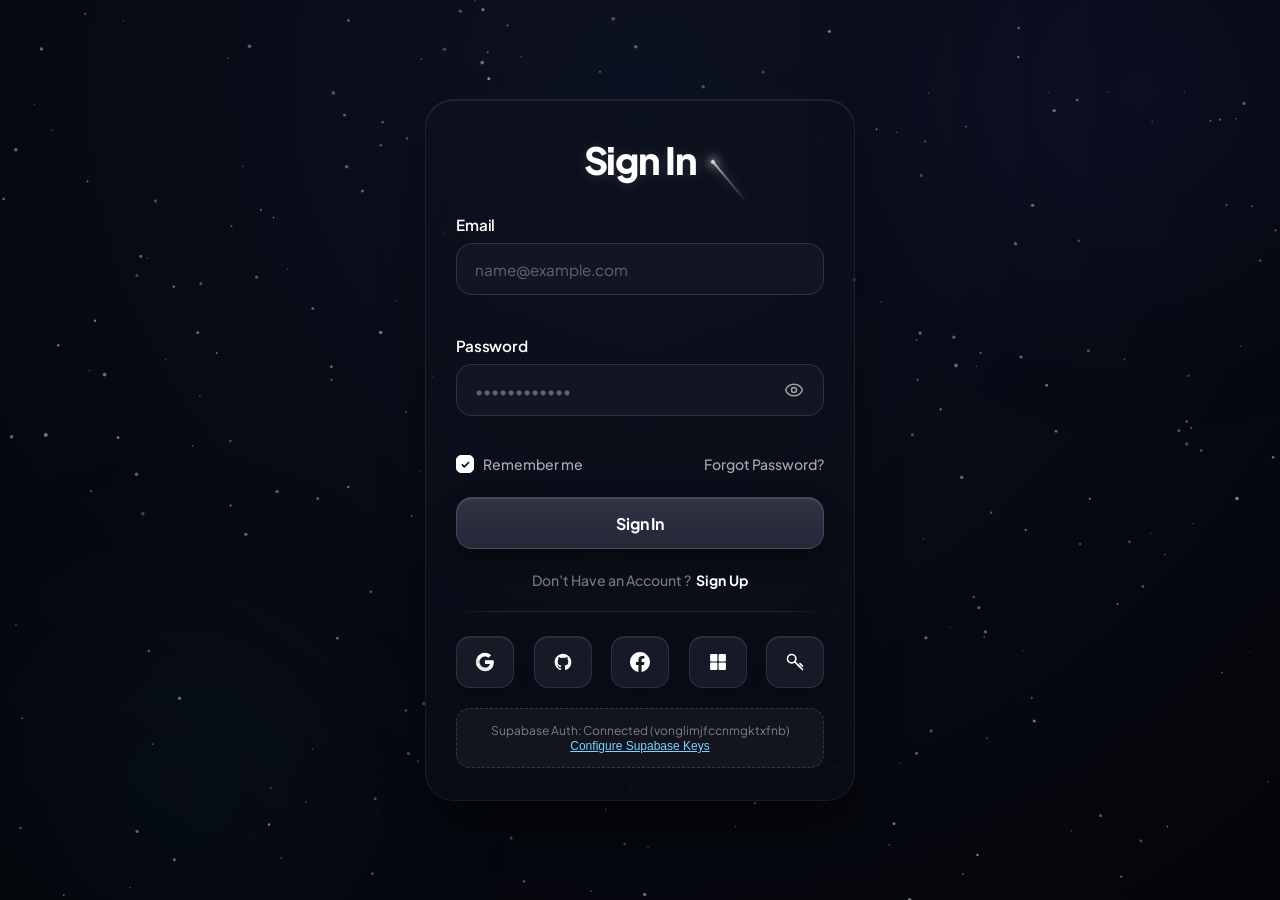
==== index.html @ de493195 "feat(devs1): initialize CreatorOS with multi-workspace dashboards, real analytics, and auth integrat" ====
<!doctype html>
<html lang="en">
<head>
  <meta charset="utf-8" />
  <meta name="viewport" content="width=device-width, initial-scale=1" />
  <meta name="theme-color" content="#070709" />
  <meta name="description" content="CreatorOS — Central Persona Router" />
  <title>CreatorOS — Workspace Router</title>

  <link rel="preconnect" href="https://fonts.googleapis.com" />
  <link rel="preconnect" href="https://fonts.gstatic.com" crossorigin />
  <link href="https://fonts.googleapis.com/css2?family=Inter:wght@400;500;600;700&family=Plus+Jakarta+Sans:wght@600;700;800&display=swap" rel="stylesheet" />

  <style>
    :root {
      --bg: #070709;
      --surface: rgba(255, 255, 255, 0.05);
      --surface-border: rgba(255, 255, 255, 0.1);
      --purple: #7957ff;
      --lav: #b58aff;
      --lime: #a9e76f;
      --text: #f5f5f7;
      --muted: #8e8d9a;
      --sans: 'Inter', -apple-system, BlinkMacSystemFont, "Segoe UI", Roboto, sans-serif;
      --display: 'Plus Jakarta Sans', var(--sans);
    }

    *, *::before, *::after {
      box-sizing: border-box;
      margin: 0;
      padding: 0;
    }

    body {
      min-height: 100vh;
      background: radial-gradient(circle at 50% 20%, rgba(121, 87, 255, 0.12) 0%, transparent 50%),
                  radial-gradient(circle at 80% 80%, rgba(169, 231, 111, 0.06) 0%, transparent 45%),
                  var(--bg);
      color: var(--text);
      font-family: var(--sans);
      display: flex;
      flex-direction: column;
      align-items: center;
      justify-content: center;
      padding: 24px;
      overflow: hidden;
      -webkit-font-smoothing: antialiased;
    }

    .ambient-glow {
      position: fixed;
      width: 480px;
      height: 480px;
      border-radius: 50%;
      background: radial-gradient(circle, rgba(121, 87, 255, 0.22) 0%, transparent 70%);
      filter: blur(40px);
      pointer-events: none;
      animation: pulse 6s ease-in-out infinite alternate;
    }

    @keyframes pulse {
      0% { transform: scale(0.9) translate(-10px, -10px); opacity: 0.6; }
      100% { transform: scale(1.15) translate(10px, 10px); opacity: 0.9; }
    }

    .router-card {
      position: relative;
      z-index: 2;
      width: min(100%, 420px);
      background: var(--surface);
      border: 1px solid var(--surface-border);
      backdrop-filter: blur(24px);
      -webkit-backdrop-filter: blur(24px);
      border-radius: 24px;
      padding: 44px 32px 36px;
      display: flex;
      flex-direction: column;
      align-items: center;
      text-align: center;
      box-shadow: 0 25px 60px rgba(0, 0, 0, 0.5), 0 0 40px rgba(121, 87, 255, 0.1);
    }

    .brand-mark-wrapper {
      position: relative;
      margin-bottom: 24px;
    }

    .brand-mark {
      width: 64px;
      height: 64px;
      border-radius: 20px;
      background: linear-gradient(135deg, #7957ff, #b58aff);
      color: #fff;
      display: grid;
      place-items: center;
      box-shadow: 0 12px 30px rgba(121, 87, 255, 0.45);
      position: relative;
      z-index: 2;
    }

    .orbit-ring {
      position: absolute;
      inset: -8px;
      border: 1px dashed rgba(169, 231, 111, 0.45);
      border-radius: 26px;
      animation: spin 14s linear infinite;
    }

    @keyframes spin {
      100% { transform: rotate(360deg); }
    }

    .brand-name {
      font-family: var(--display);
      font-size: 26px;
      font-weight: 800;
      letter-spacing: -0.6px;
      color: #fff;
      margin-bottom: 6px;
    }

    .brand-tagline {
      font-size: 11px;
      font-weight: 700;
      letter-spacing: 1.5px;
      color: var(--muted);
      text-transform: uppercase;
      margin-bottom: 28px;
    }

    .loading-track {
      width: 140px;
      height: 3px;
      background: rgba(255, 255, 255, 0.1);
      border-radius: 99px;
      overflow: hidden;
      margin-bottom: 20px;
      position: relative;
    }

    .loading-bar {
      position: absolute;
      height: 100%;
      width: 45%;
      border-radius: inherit;
      background: linear-gradient(90deg, #7957ff, #a9e76f);
      box-shadow: 0 0 12px rgba(169, 231, 111, 0.6);
      animation: slide 1.4s ease-in-out infinite alternate;
    }

    @keyframes slide {
      0% { left: 0%; transform: translateX(0); }
      100% { left: 100%; transform: translateX(-100%); }
    }

    .status-text {
      font-size: 13px;
      color: #dedee6;
      line-height: 1.5;
      min-height: 20px;
      font-weight: 500;
    }

    /* Error Fallback View */
    .error-view {
      display: none;
      width: 100%;
    }

    .error-icon {
      width: 52px;
      height: 52px;
      border-radius: 16px;
      background: rgba(245, 101, 101, 0.15);
      border: 1px solid rgba(245, 101, 101, 0.3);
      color: #f56565;
      display: grid;
      place-items: center;
      margin: 0 auto 18px;
    }

    .error-title {
      font-family: var(--display);
      font-size: 18px;
      font-weight: 700;
      color: #fff;
      margin-bottom: 8px;
    }

    .error-desc {
      font-size: 12px;
      color: var(--muted);
      line-height: 1.6;
      margin-bottom: 24px;
    }

    .button-primary {
      display: inline-flex;
      align-items: center;
      justify-content: center;
      gap: 8px;
      width: 100%;
      border: 0;
      border-radius: 12px;
      padding: 12px 18px;
      font-size: 13px;
      font-weight: 700;
      background: var(--purple);
      color: white;
      cursor: pointer;
      box-shadow: 0 10px 24px rgba(121, 87, 255, 0.35);
      transition: all 0.2s ease;
      text-decoration: none;
    }

    .button-primary:hover {
      background: #6744f0;
      transform: translateY(-2px);
      box-shadow: 0 14px 28px rgba(121, 87, 255, 0.45);
    }

    .footer-note {
      position: absolute;
      bottom: 22px;
      font-size: 11px;
      color: rgba(255, 255, 255, 0.3);
      letter-spacing: 0.4px;
    }
  </style>
</head>
<body>
  <div class="ambient-glow"></div>

  <main class="router-card" id="router-container">
    <!-- Active Loading Flow -->
    <div id="router-loader" style="width: 100%; display: flex; flex-direction: column; align-items: center;">
      <div class="brand-mark-wrapper" data-testid="router-brand">
        <div class="orbit-ring"></div>
        <div class="brand-mark">
          <svg width="28" height="28" viewBox="0 0 24 24" fill="none" stroke="currentColor" stroke-width="2.2" stroke-linecap="round" stroke-linejoin="round">
            <path d="m12 3 1.8 5.2L19 10l-5.2 1.8L12 17l-1.8-5.2L5 10l5.2-1.8L12 3Z"/>
            <path d="m19 16 .7 2.3L22 19l-2.3.7L19 22l-.7-2.3L16 19l2.3-.7L19 16Z"/>
          </svg>
        </div>
      </div>
      <h1 class="brand-name">CreatorOS</h1>
      <p class="brand-tagline">Intelligent Creative Workspace</p>

      <div class="loading-track">
        <div class="loading-bar"></div>
      </div>
      <p class="status-text" id="router-status" data-testid="router-status">Initializing workspace...</p>
    </div>

    <!-- Error Screen Fallback -->
    <div class="error-view" id="router-error" data-testid="router-error">
      <div class="error-icon">
        <svg width="24" height="24" viewBox="0 0 24 24" fill="none" stroke="currentColor" stroke-width="2" stroke-linecap="round" stroke-linejoin="round">
          <circle cx="12" cy="12" r="10"/>
          <line x1="12" y1="8" x2="12" y2="12"/>
          <line x1="12" y1="16" x2="12.01" y2="16"/>
        </svg>
      </div>
      <h2 class="error-title">Workspace Unavailable</h2>
      <p class="error-desc" id="error-message">The requested workspace could not be opened or has not been configured yet.</p>
      <button class="button-primary" id="returnPersonaBtn" data-testid="return-persona-button" onclick="window.CreatorRouter.returnToPersonaSelection()">
        <span>Return to Persona Selection</span>
        <svg width="15" height="15" viewBox="0 0 24 24" fill="none" stroke="currentColor" stroke-width="2" stroke-linecap="round" stroke-linejoin="round">
          <path d="M5 12h14M13 6l6 6-6 6"/>
        </svg>
      </button>
    </div>
  </main>

  <footer class="footer-note">CreatorOS · Autonomous Workspace Architecture</footer>

  <!-- Supabase JS & CreatorOS Auth Integration -->
  <script src="supabase-config.js"></script>
  <script src="supabase.min.js"></script>
  <script>
    if (!window.supabase) {
      document.write('<script src="https://cdn.jsdelivr.net/npm/@supabase/supabase-js@2"><\/script>');
    }
  </script>
  <script src="auth.js"></script>

  <script>
    (function () {
      "use strict";

      // Exact Persona Routing Map as defined by CreatorOS specifications
      const PERSONA_ROUTES = Object.freeze({
        content_creator: "creator.html",
        product_builder: "Product%20based.html",
        freelancer: "Freelancer.html",
        advertiser: "advertisor.html"
      });

      const PERSONA_LABELS = Object.freeze({
        content_creator: "Content Creator",
        product_builder: "Product Builder",
        freelancer: "Freelancer",
        advertiser: "Advertiser"
      });

      const STORAGE_KEY = "creatoros_persona";

      function getSavedPersona() {
        try {
          return localStorage.getItem(STORAGE_KEY);
        } catch (e) {
          return null;
        }
      }

      function clearSavedPersona() {
        try {
          localStorage.removeItem(STORAGE_KEY);
          localStorage.removeItem("creatoros_onboarding");
        } catch (e) {}
      }

      function showError(message) {
        const loader = document.getElementById("router-loader");
        const errorBox = document.getElementById("router-error");
        const errorMsg = document.getElementById("error-message");
        if (loader) loader.style.display = "none";
        if (errorBox) errorBox.style.display = "block";
        if (errorMsg && message) errorMsg.textContent = message;
      }

      async function routeUser() {
        const statusEl = document.getElementById("router-status");

        // Allow simulation of error screen via query param for testing / edge case handling
        const urlParams = new URLSearchParams(window.location.search);
        if (urlParams.get("error") === "missing") {
          showError("Dashboard file could not be located on this device.");
          return;
        }

        // STEP 1 & 2: Check for valid Supabase session
        if (statusEl) statusEl.textContent = "Verifying session...";
        const { user } = await CreatorAuth.getSession();

        // STEP 3: If no session exists, redirect to signin.html
        if (!user) {
          // If legacy standalone router test mode is requested without auth
          if (urlParams.get("test_mode") === "standalone") {
            const legacyPersona = getSavedPersona();
            if (!legacyPersona || !legacyPersona.trim()) {
              if (statusEl) statusEl.textContent = "Redirecting to persona setup...";
              setTimeout(() => { window.location.href = "persona.html"; }, 250);
              return;
            }
            if (PERSONA_ROUTES[legacyPersona]) {
              if (statusEl) statusEl.textContent = "Opening " + (PERSONA_LABELS[legacyPersona] || "your") + " workspace...";
              setTimeout(() => { window.location.href = PERSONA_ROUTES[legacyPersona]; }, 300);
              return;
            }
            clearSavedPersona();
            setTimeout(() => { window.location.href = "persona.html"; }, 250);
            return;
          }

          if (statusEl) statusEl.textContent = "Redirecting to sign in...";
          setTimeout(function () {
            window.location.href = "signin.html";
          }, 250);
          return;
        }

        // STEP 5: Retrieve user's authoritative profile from Supabase
        if (statusEl) statusEl.textContent = "Loading your CreatorOS profile...";
        const profile = await CreatorAuth.getUserProfile(user.id);

        // STEP 6: If profile does not exist or onboarding incomplete -> route to persona.html
        if (!profile || !profile.onboarding_completed || !profile.selected_persona) {
          if (statusEl) statusEl.textContent = "Directing to persona setup...";
          setTimeout(function () {
            window.location.href = "persona.html";
          }, 250);
          return;
        }

        // STEP 7: Onboarding complete -> retrieve saved persona and route to dashboard
        const persona = profile.selected_persona;
        const targetDashboard = PERSONA_ROUTES[persona];

        if (targetDashboard) {
          const label = PERSONA_LABELS[persona] || "your";
          if (statusEl) statusEl.textContent = "Opening " + label + " workspace...";
          try { localStorage.setItem(STORAGE_KEY, persona); } catch (e) {}
          setTimeout(function () {
            try {
              window.location.href = targetDashboard;
            } catch (err) {
              showError("Could not open " + targetDashboard + ". Please check file permissions.");
            }
          }, 300);
          return;
        }

        // Invalid persona in profile -> clear and go to persona.html
        console.warn("Unrecognized persona in database profile:", persona);
        clearSavedPersona();
        if (statusEl) statusEl.textContent = "Resetting persona preferences...";
        setTimeout(function () {
          window.location.href = "persona.html";
        }, 250);
      }

      // Public API for programmatic routing and testing
      window.CreatorRouter = {
        routeUser: routeUser,
        showError: showError,
        PERSONA_ROUTES: PERSONA_ROUTES,
        PERSONA_LABELS: PERSONA_LABELS,
        STORAGE_KEY: STORAGE_KEY,
        setPersonaAndRoute: function (personaId) {
          if (PERSONA_ROUTES[personaId]) {
            localStorage.setItem(STORAGE_KEY, personaId);
            window.location.href = PERSONA_ROUTES[personaId];
          } else {
            showError("Invalid persona selected: " + personaId);
          }
        },
        returnToPersonaSelection: function () {
          clearSavedPersona();
          window.location.href = "persona.html";
        }
      };

      if (document.readyState === "loading") {
        document.addEventListener("DOMContentLoaded", routeUser);
      } else {
        routeUser();
      }
    })();
  </script>
</body>
</html>
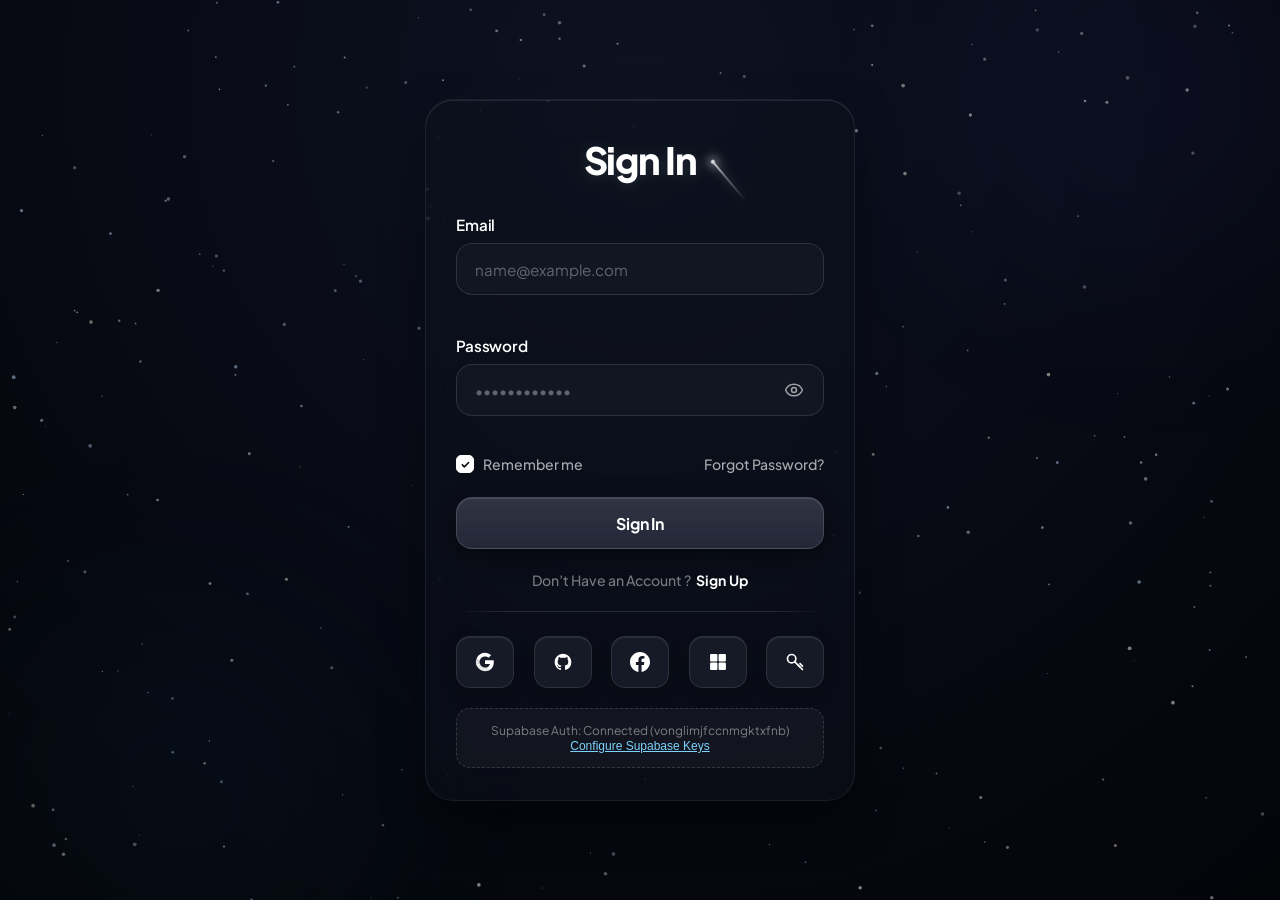
==== commit 937d7af0: "feat(universal): deploy universal wifi loader, overhaul freelancer templates with CRUD & monetizatio" ====
--- a/index.html
+++ b/index.html
@@ -227,8 +227,260 @@
       letter-spacing: 0.4px;
     }
   </style>
+
+    <!-- UNIVERSAL UIVERSE.IO WIFI LOADER & SKELETON SCREEN -->
+    <style id="universalLoaderStyle">
+      #wifi-loader {
+        --background: #62abff;
+        --front-color: #7957FF;
+        --back-color: rgba(121, 87, 255, 0.18);
+        --text-color: #F1F5F9;
+        width: 64px;
+        height: 64px;
+        border-radius: 50px;
+        position: relative;
+        display: flex;
+        justify-content: center;
+        align-items: center;
+      }
+      #wifi-loader svg {
+        position: absolute;
+        display: flex;
+        justify-content: center;
+        align-items: center;
+      }
+      #wifi-loader svg circle {
+        position: absolute;
+        fill: none;
+        stroke-width: 6px;
+        stroke-linecap: round;
+        stroke-linejoin: round;
+        transform: rotate(-100deg);
+        transform-origin: center;
+      }
+      #wifi-loader svg circle.back {
+        stroke: var(--back-color);
+      }
+      #wifi-loader svg circle.front {
+        stroke: var(--front-color);
+      }
+      #wifi-loader svg.circle-outer {
+        height: 86px;
+        width: 86px;
+      }
+      #wifi-loader svg.circle-outer circle {
+        stroke-dasharray: 62.75 188.25;
+      }
+      #wifi-loader svg.circle-outer circle.back {
+        animation: circle-outer135 1.8s ease infinite 0.3s;
+      }
+      #wifi-loader svg.circle-outer circle.front {
+        animation: circle-outer135 1.8s ease infinite 0.15s;
+      }
+      #wifi-loader svg.circle-middle {
+        height: 60px;
+        width: 60px;
+      }
+      #wifi-loader svg.circle-middle circle {
+        stroke-dasharray: 42.5 127.5;
+      }
+      #wifi-loader svg.circle-middle circle.back {
+        animation: circle-middle6123 1.8s ease infinite 0.25s;
+      }
+      #wifi-loader svg.circle-middle circle.front {
+        animation: circle-middle6123 1.8s ease infinite 0.1s;
+      }
+      #wifi-loader svg.circle-inner {
+        height: 34px;
+        width: 34px;
+      }
+      #wifi-loader svg.circle-inner circle {
+        stroke-dasharray: 22 66;
+      }
+      #wifi-loader svg.circle-inner circle.back {
+        animation: circle-inner162 1.8s ease infinite 0.2s;
+      }
+      #wifi-loader svg.circle-inner circle.front {
+        animation: circle-inner162 1.8s ease infinite 0.05s;
+      }
+      #wifi-loader .text {
+        position: absolute;
+        bottom: -46px;
+        font-size: 13px;
+        font-weight: 600;
+        letter-spacing: 0.02em;
+        font-family: -apple-system, BlinkMacSystemFont, "Segoe UI", Roboto, sans-serif;
+        color: var(--text-color);
+        white-space: nowrap;
+      }
+      #wifi-loader .text::before {
+        content: attr(data-text);
+      }
+      @keyframes circle-outer135 {
+        0% { stroke-dashoffset: 251; }
+        50% { stroke-dashoffset: 62.75; }
+        100% { stroke-dashoffset: -188.25; }
+      }
+      @keyframes circle-middle6123 {
+        0% { stroke-dashoffset: 170; }
+        50% { stroke-dashoffset: 42.5; }
+        100% { stroke-dashoffset: -127.5; }
+      }
+      @keyframes circle-inner162 {
+        0% { stroke-dashoffset: 88; }
+        50% { stroke-dashoffset: 22; }
+        100% { stroke-dashoffset: -66; }
+      }
+      .top-loader {
+        position: fixed;
+        top: 0;
+        left: 0;
+        right: 0;
+        height: 3px;
+        z-index: 1000000;
+        pointer-events: none;
+        background: rgba(112,69,245,.08);
+        overflow: hidden;
+        transition: opacity .4s ease;
+      }
+      .top-loader.loaded {
+        opacity: 0;
+      }
+      .top-loader-bar {
+        width: 40%;
+        height: 100%;
+        background: linear-gradient(90deg, transparent, #7957FF 35%, #A56BFF 70%, #25B982 100%);
+        border-radius: 99px;
+        animation: topLoaderSlide 1.3s cubic-bezier(0.4, 0, 0.2, 1) infinite;
+        box-shadow: 0 0 12px rgba(121,87,255,.6);
+      }
+      @keyframes topLoaderSlide {
+        0% { transform: translateX(-100%); }
+        100% { transform: translateX(300%); }
+      }
+      .skeleton-screen-overlay {
+        position: fixed;
+        inset: 0;
+        z-index: 99999;
+        background: rgba(9, 9, 15, 0.96);
+        backdrop-filter: blur(14px);
+        -webkit-backdrop-filter: blur(14px);
+        display: flex;
+        flex-direction: column;
+        align-items: center;
+        justify-content: center;
+        transition: opacity 0.4s ease, visibility 0.4s ease;
+        padding: 30px;
+      }
+      .skeleton-screen-overlay.loaded {
+        opacity: 0;
+        visibility: hidden;
+        pointer-events: none;
+      }
+      .skeleton-center-wrap {
+        margin-bottom: 44px;
+        display: flex;
+        flex-direction: column;
+        align-items: center;
+        justify-content: center;
+      }
+      .skeleton-grid-preview {
+        width: 100%;
+        max-width: 1100px;
+        display: flex;
+        flex-direction: column;
+        gap: 18px;
+        opacity: 0.45;
+      }
+      .skel-row, .skel-card, .skel-panel {
+        border-radius: 16px;
+        background: linear-gradient(100deg, rgba(121,87,255,.05) 30%, rgba(169,231,111,.14) 50%, rgba(121,87,255,.05) 70%);
+        background-size: 200% 100%;
+        animation: shimmer 1.4s infinite ease-in-out;
+        border: 1px solid rgba(255,255,255,.08);
+      }
+      @keyframes shimmer {
+        0% { background-position: 200% 0; }
+        100% { background-position: -200% 0; }
+      }
+      .skel-cards-row {
+        display: grid;
+        grid-template-columns: repeat(4, 1fr);
+        gap: 16px;
+      }
+      .skel-panels-row {
+        display: flex;
+        gap: 18px;
+      }
+      @media (max-width: 860px) {
+        .skel-cards-row { grid-template-columns: repeat(2, 1fr); }
+        .skel-panels-row { flex-direction: column; }
+      }
+    </style>
+  
 </head>
 <body>
+
+  <!-- UNIVERSAL UIVERSE.IO WIFI LOADER & SKELETON SCREEN -->
+  <div class="top-loader" id="topLoader"><div class="top-loader-bar"></div></div>
+  <div class="skeleton-screen-overlay" id="skeletonScreen">
+    <div class="skeleton-center-wrap">
+      <div id="wifi-loader">
+        <svg class="circle-outer" viewBox="0 0 86 86">
+          <circle class="back" cx="43" cy="43" r="40"></circle>
+          <circle class="front" cx="43" cy="43" r="40"></circle>
+          <circle class="new" cx="43" cy="43" r="40"></circle>
+        </svg>
+        <svg class="circle-middle" viewBox="0 0 60 60">
+          <circle class="back" cx="30" cy="30" r="27"></circle>
+          <circle class="front" cx="30" cy="30" r="27"></circle>
+        </svg>
+        <svg class="circle-inner" viewBox="0 0 34 34">
+          <circle class="back" cx="17" cy="17" r="14"></circle>
+          <circle class="front" cx="17" cy="17" r="14"></circle>
+        </svg>
+        <div class="text" data-text="Loading CreatorOS..."></div>
+      </div>
+    </div>
+    <div class="skeleton-grid-preview">
+      <div class="skel-row" style="height: 100px; border-radius: 18px;"></div>
+      <div class="skel-cards-row">
+        <div class="skel-card" style="height: 120px;"></div>
+        <div class="skel-card" style="height: 120px;"></div>
+        <div class="skel-card" style="height: 120px;"></div>
+        <div class="skel-card" style="height: 120px;"></div>
+      </div>
+      <div class="skel-panels-row">
+        <div class="skel-panel" style="height: 250px; flex: 1.5;"></div>
+        <div class="skel-panel" style="height: 250px; flex: 1;"></div>
+      </div>
+    </div>
+  </div>
+
+  <script id="universalLoaderScript">
+    (function() {
+      function dismissUniversalLoader() {
+        var skel = document.getElementById('skeletonScreen');
+        var topL = document.getElementById('topLoader');
+        if (skel) skel.classList.add('loaded');
+        if (topL) topL.classList.add('loaded');
+        setTimeout(function() {
+          if (skel) skel.style.display = 'none';
+          if (topL) topL.style.display = 'none';
+        }, 400);
+      }
+      if (document.readyState === 'complete') {
+        setTimeout(dismissUniversalLoader, 650);
+      } else {
+        window.addEventListener('load', function() {
+          setTimeout(dismissUniversalLoader, 650);
+        });
+        setTimeout(dismissUniversalLoader, 2000);
+      }
+    })();
+  </script>
+  
+
   <div class="ambient-glow"></div>
 
   <main class="router-card" id="router-container">
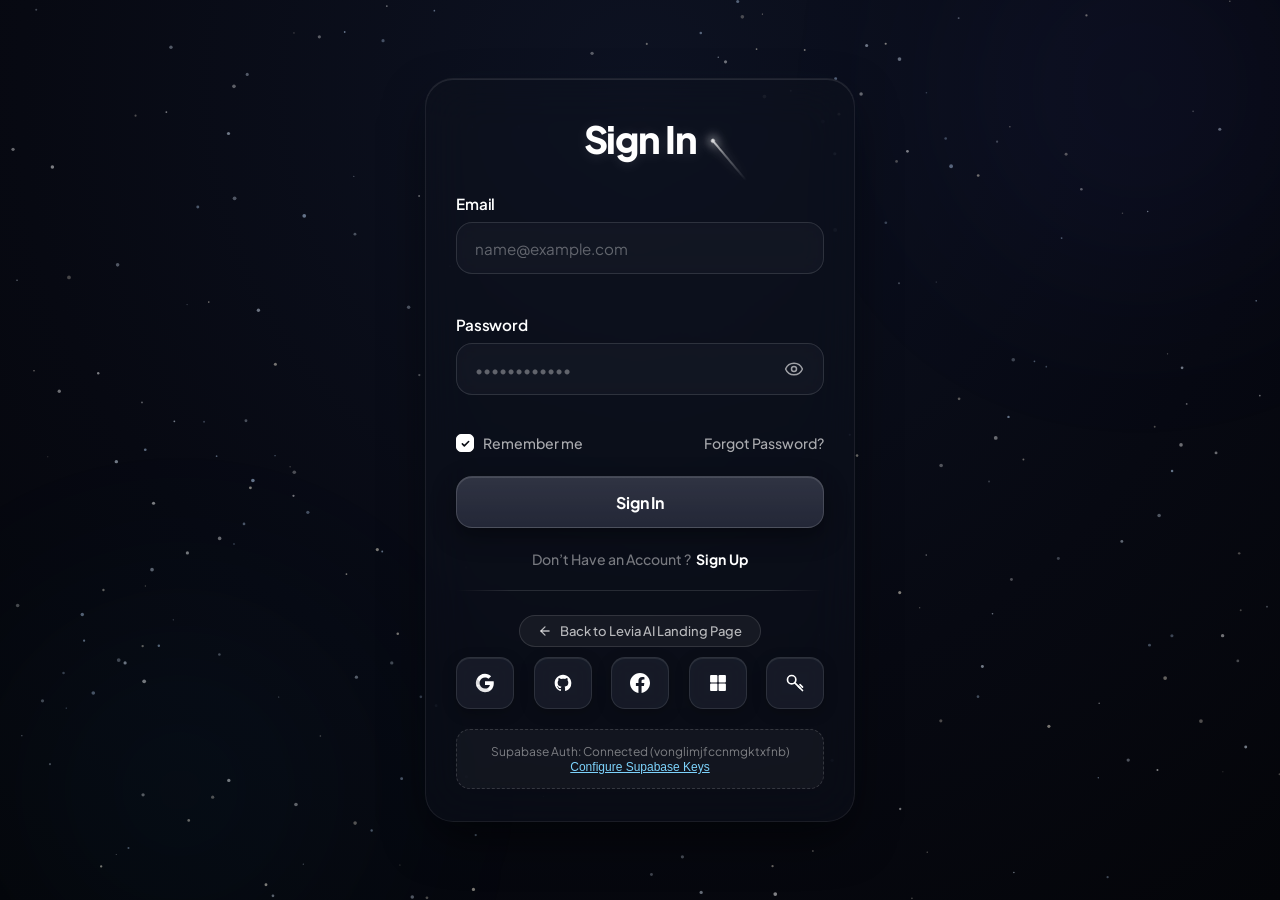
==== commit dc4a0f4d: "feat(brand): update platform and workspace branding to Levia-AI across all dashboards and loaders" ====
--- a/index.html
+++ b/index.html
@@ -4,8 +4,8 @@
   <meta charset="utf-8" />
   <meta name="viewport" content="width=device-width, initial-scale=1" />
   <meta name="theme-color" content="#070709" />
-  <meta name="description" content="CreatorOS — Central Persona Router" />
-  <title>CreatorOS — Workspace Router</title>
+  <meta name="description" content="Levia-AI — Central Persona Router" />
+  <title>Levia-AI — Workspace Router</title>
 
   <link rel="preconnect" href="https://fonts.googleapis.com" />
   <link rel="preconnect" href="https://fonts.gstatic.com" crossorigin />
@@ -439,7 +439,7 @@
           <circle class="back" cx="17" cy="17" r="14"></circle>
           <circle class="front" cx="17" cy="17" r="14"></circle>
         </svg>
-        <div class="text" data-text="Loading CreatorOS..."></div>
+        <div class="text" data-text="Loading Levia-AI..."></div>
       </div>
     </div>
     <div class="skeleton-grid-preview">
@@ -495,7 +495,7 @@
           </svg>
         </div>
       </div>
-      <h1 class="brand-name">CreatorOS</h1>
+      <h1 class="brand-name">Levia-AI</h1>
       <p class="brand-tagline">Intelligent Creative Workspace</p>
 
       <div class="loading-track">
@@ -524,7 +524,7 @@
     </div>
   </main>
 
-  <footer class="footer-note">CreatorOS · Autonomous Workspace Architecture</footer>
+  <footer class="footer-note">Levia-AI · Autonomous Workspace Architecture</footer>
 
   <!-- Supabase JS & CreatorOS Auth Integration -->
   <script src="supabase-config.js"></script>
@@ -623,7 +623,7 @@
         }
 
         // STEP 5: Retrieve user's authoritative profile from Supabase
-        if (statusEl) statusEl.textContent = "Loading your CreatorOS profile...";
+        if (statusEl) statusEl.textContent = "Loading your Levia-AI profile...";
         const profile = await CreatorAuth.getUserProfile(user.id);
 
         // STEP 6: If profile does not exist or onboarding incomplete -> route to persona.html
